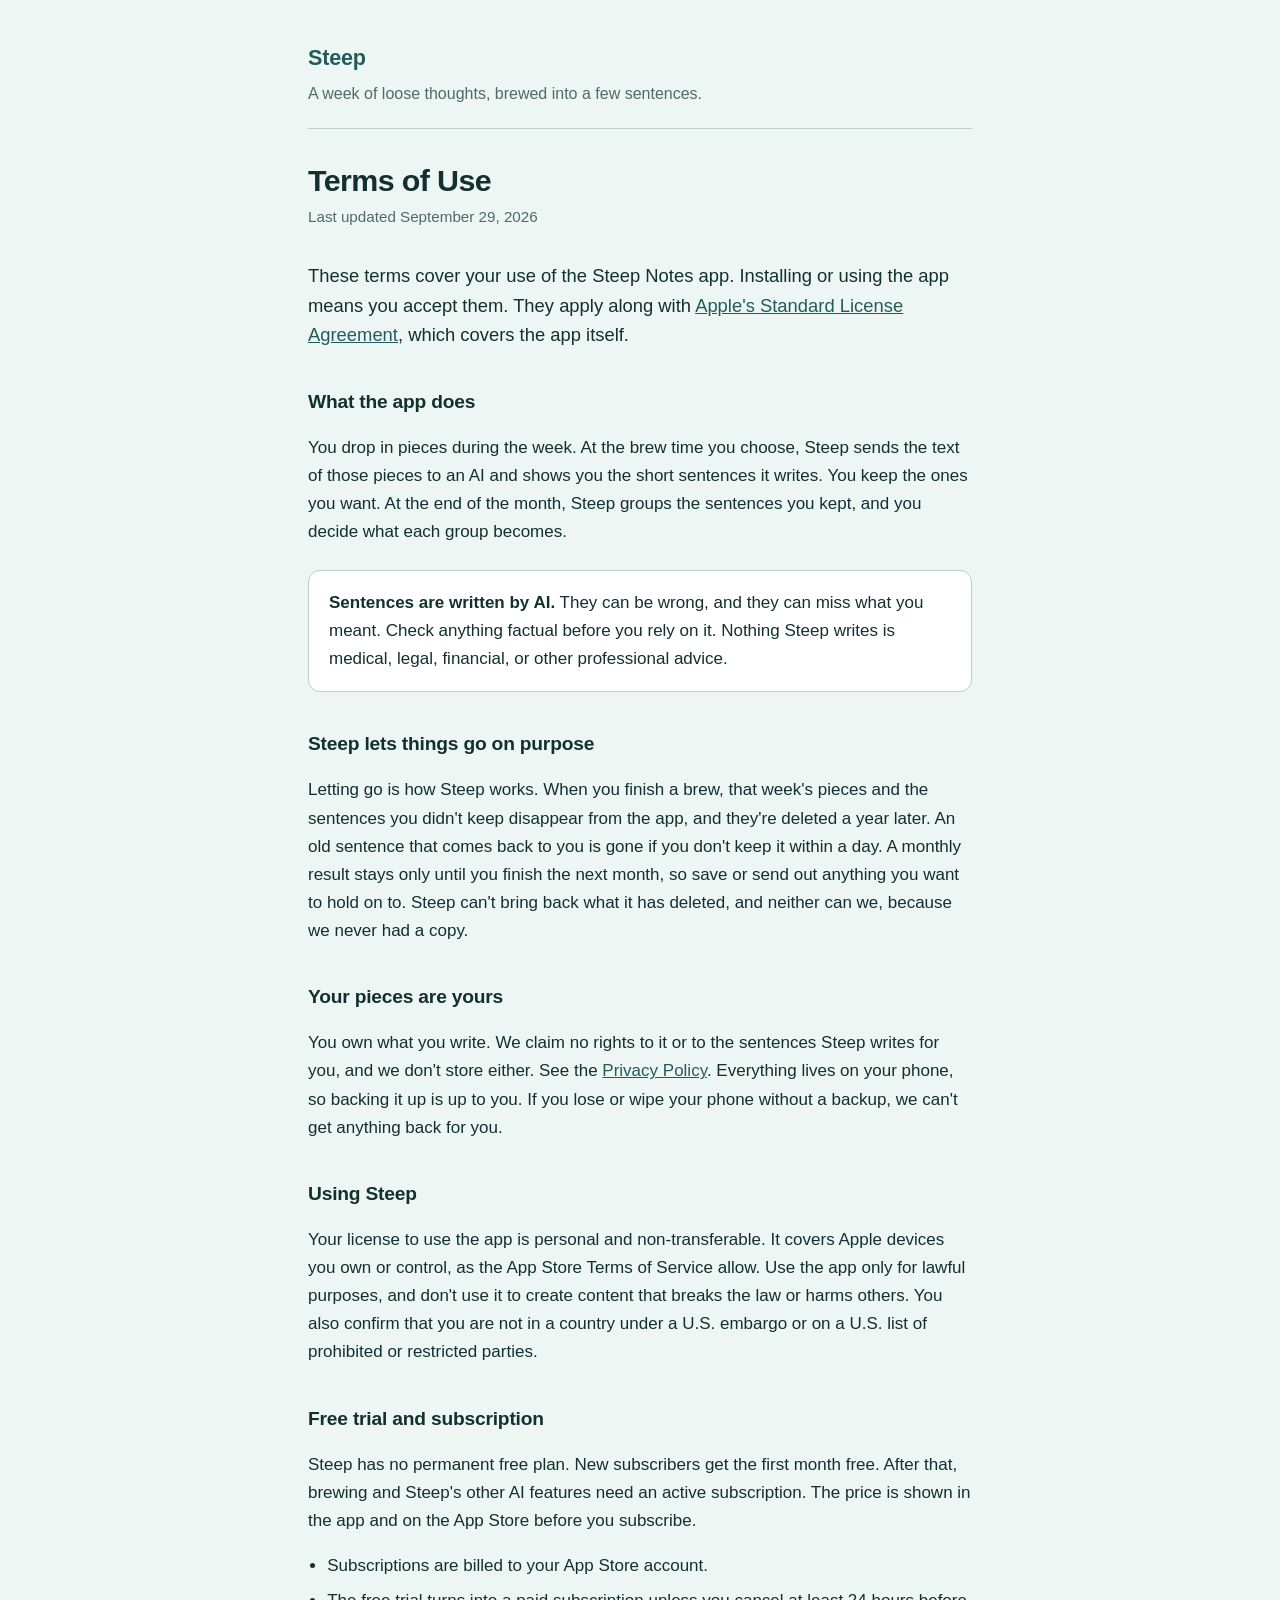
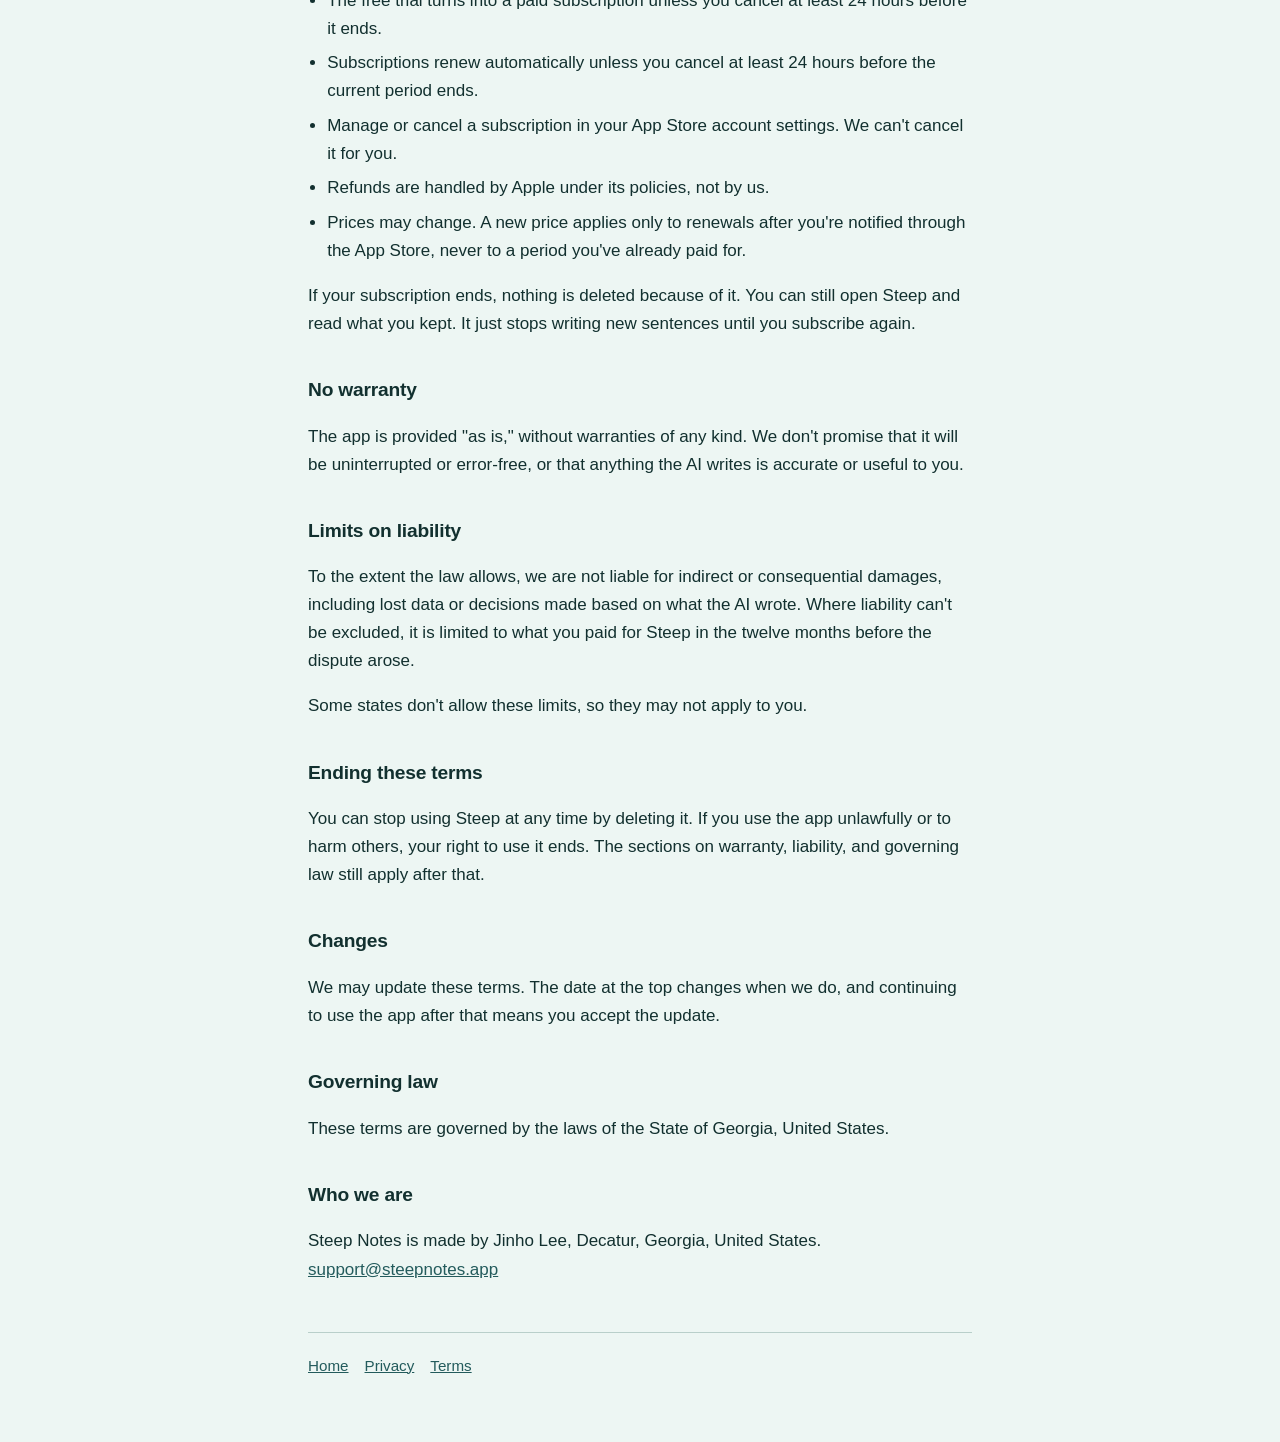
==== terms.html @ d5cd3963 "Deploy steepnotes.app from steepnotes/web" ====
<!doctype html>
<html lang="en">
  <head>
    <meta charset="utf-8" />
    <meta name="viewport" content="width=device-width, initial-scale=1" />
    <title>Terms of Use | Steep Notes</title>
    <link rel="stylesheet" href="./style.css" />
  </head>
  <body>
    <div class="wrap">
      <header>
        <a class="brand" href="./">Steep</a>
        <p class="tagline">A week of loose thoughts, brewed into a few sentences.</p>
      </header>

      <h1>Terms of Use</h1>
      <p class="updated">Last updated September 29, 2026</p>
      <p class="lead">
        These terms cover your use of the Steep Notes app. Installing or using the app means you accept
        them. They apply along with
        <a href="https://www.apple.com/legal/internet-services/itunes/dev/stdeula/" target="_blank" rel="noopener noreferrer">Apple's Standard License Agreement</a>,
        which covers the app itself.
      </p>

      <h2>What the app does</h2>
      <p>
        You drop in pieces during the week. At the brew time you choose, Steep sends the text of those
        pieces to an AI and shows you the short sentences it writes. You keep the ones you want. At the
        end of the month, Steep groups the sentences you kept, and you decide what each group becomes.
      </p>
      <div class="card">
        <p>
          <strong>Sentences are written by AI.</strong> They can be wrong, and they can miss what you
          meant. Check anything factual before you rely on it. Nothing Steep writes is medical, legal,
          financial, or other professional advice.
        </p>
      </div>

      <h2>Steep lets things go on purpose</h2>
      <p>
        Letting go is how Steep works. When you finish a brew, that week's pieces and the sentences you
        didn't keep disappear from the app, and they're deleted a year later. An old sentence that comes
        back to you is gone if you don't keep it within a day. A monthly result stays only until you finish
        the next month, so save or send out anything you want to hold on to. Steep can't bring back what
        it has deleted, and neither can we, because we never had a copy.
      </p>

      <h2>Your pieces are yours</h2>
      <p>
        You own what you write. We claim no rights to it or to the sentences Steep writes for you, and we
        don't store either. See the <a href="./privacy.html">Privacy Policy</a>. Everything lives on your
        phone, so backing it up is up to you. If you lose or wipe your phone without a backup, we can't get
        anything back for you.
      </p>

      <h2>Using Steep</h2>
      <p>
        Your license to use the app is personal and non-transferable. It covers Apple devices you own or
        control, as the App Store Terms of Service allow. Use the app only for lawful purposes, and don't
        use it to create content that breaks the law or harms others. You also confirm that you are not in
        a country under a U.S. embargo or on a U.S. list of prohibited or restricted parties.
      </p>

      <h2>Free trial and subscription</h2>
      <p>
        Steep has no permanent free plan. New subscribers get the first month free. After that, brewing
        and Steep's other AI features need an active subscription. The price is shown in the app and on
        the App Store before you subscribe.
      </p>
      <ul>
        <li>Subscriptions are billed to your App Store account.</li>
        <li>
          The free trial turns into a paid subscription unless you cancel at least 24 hours before it ends.
        </li>
        <li>
          Subscriptions renew automatically unless you cancel at least 24 hours before the current period
          ends.
        </li>
        <li>
          Manage or cancel a subscription in your App Store account settings. We can't cancel it for you.
        </li>
        <li>Refunds are handled by Apple under its policies, not by us.</li>
        <li>
          Prices may change. A new price applies only to renewals after you're notified through the App
          Store, never to a period you've already paid for.
        </li>
      </ul>
      <p>
        If your subscription ends, nothing is deleted because of it. You can still open Steep and read what
        you kept. It just stops writing new sentences until you subscribe again.
      </p>

      <h2>No warranty</h2>
      <p>
        The app is provided "as is," without warranties of any kind. We don't promise that it will be
        uninterrupted or error-free, or that anything the AI writes is accurate or useful to you.
      </p>

      <h2>Limits on liability</h2>
      <p>
        To the extent the law allows, we are not liable for indirect or consequential damages, including
        lost data or decisions made based on what the AI wrote. Where liability can't be excluded, it is
        limited to what you paid for Steep in the twelve months before the dispute arose.
      </p>
      <p>Some states don't allow these limits, so they may not apply to you.</p>

      <h2>Ending these terms</h2>
      <p>
        You can stop using Steep at any time by deleting it. If you use the app unlawfully or to harm
        others, your right to use it ends. The sections on warranty, liability, and governing law still
        apply after that.
      </p>

      <h2>Changes</h2>
      <p>
        We may update these terms. The date at the top changes when we do, and continuing to use the app
        after that means you accept the update.
      </p>

      <h2>Governing law</h2>
      <p>These terms are governed by the laws of the State of Georgia, United States.</p>

      <h2>Who we are</h2>
      <p>
        Steep Notes is made by Jinho Lee, Decatur, Georgia, United States.<br />
        <a href="mailto:support@steepnotes.app">support@steepnotes.app</a>
      </p>

      <footer>
        <a href="./">Home</a><a href="./privacy.html">Privacy</a><a href="./terms.html">Terms</a>
      </footer>
    </div>
  </body>
</html>
---- style.css ----
/* steepnotes.app: 정적 사이트 한 벌의 스타일.
   앱의 steep 스킨(src/design/skins/steep.ts)과 같은 계열(밝은 틸 바탕, 깊은 틸, 잉크)이지만 **사본이다**:
   웹은 스킨 계약의 소비자가 아니고, 여기 값을 바꿔도 앱은 안 바뀐다. 앱 스킨을 갈면 이 파일은 손으로 맞춘다. */

:root {
  --paper: #edf6f3;
  --surface: #ffffff;
  --ink: #12302f;
  --muted: #4e6b68;
  --line: #b9cfca;
  --accent: #235b5c;
}

@media (prefers-color-scheme: dark) {
  :root {
    --paper: #123a3b;
    --surface: #1b4a4b;
    --ink: #f3f9f7;
    --muted: #b4d3cc;
    --line: #3f7a78;
    --accent: #b4d3cc;
  }
}

* {
  box-sizing: border-box;
}

body {
  margin: 0;
  padding: 0;
  background: var(--paper);
  color: var(--ink);
  font: 17px/1.65 -apple-system, BlinkMacSystemFont, 'Segoe UI', Roboto, Helvetica, Arial, sans-serif;
  -webkit-text-size-adjust: 100%;
  word-break: keep-all;
}

.wrap {
  max-width: 44rem;
  margin: 0 auto;
  padding: 2.5rem 1.25rem 4rem;
}

header {
  border-bottom: 1px solid var(--line);
  padding-bottom: 1.25rem;
  margin-bottom: 2rem;
}

.brand {
  display: inline-block;
  font-size: 1.35rem;
  font-weight: 700;
  color: var(--accent);
  text-decoration: none;
  letter-spacing: -0.01em;
}

.tagline {
  margin: 0.35rem 0 0;
  color: var(--muted);
  font-size: 1rem;
}

h1 {
  font-size: 1.9rem;
  line-height: 1.25;
  letter-spacing: -0.02em;
  margin: 0 0 0.35rem;
  text-wrap: balance;
}

h2 {
  font-size: 1.2rem;
  margin: 2.25rem 0 0.6rem;
  letter-spacing: -0.01em;
}

.updated {
  color: var(--muted);
  font-size: 0.95rem;
  margin: 0 0 2rem;
}

ul {
  padding-left: 1.2rem;
}

li {
  margin-bottom: 0.4rem;
}

a {
  color: var(--accent);
}

strong {
  font-weight: 650;
}

.lead {
  font-size: 1.15rem;
  line-height: 1.6;
}

.card {
  background: var(--surface);
  border: 1px solid var(--line);
  border-radius: 12px;
  padding: 1.1rem 1.25rem;
  margin: 1.5rem 0;
}

.card p:first-child {
  margin-top: 0;
}

.card p:last-child {
  margin-bottom: 0;
}

footer {
  border-top: 1px solid var(--line);
  margin-top: 3rem;
  padding-top: 1.25rem;
  color: var(--muted);
  font-size: 0.95rem;
}

footer a {
  margin-right: 1rem;
  white-space: nowrap;
}

.fineprint {
  margin-top: 2.5rem;
  color: var(--muted);
  font-size: 0.9rem;
  line-height: 1.55;
}
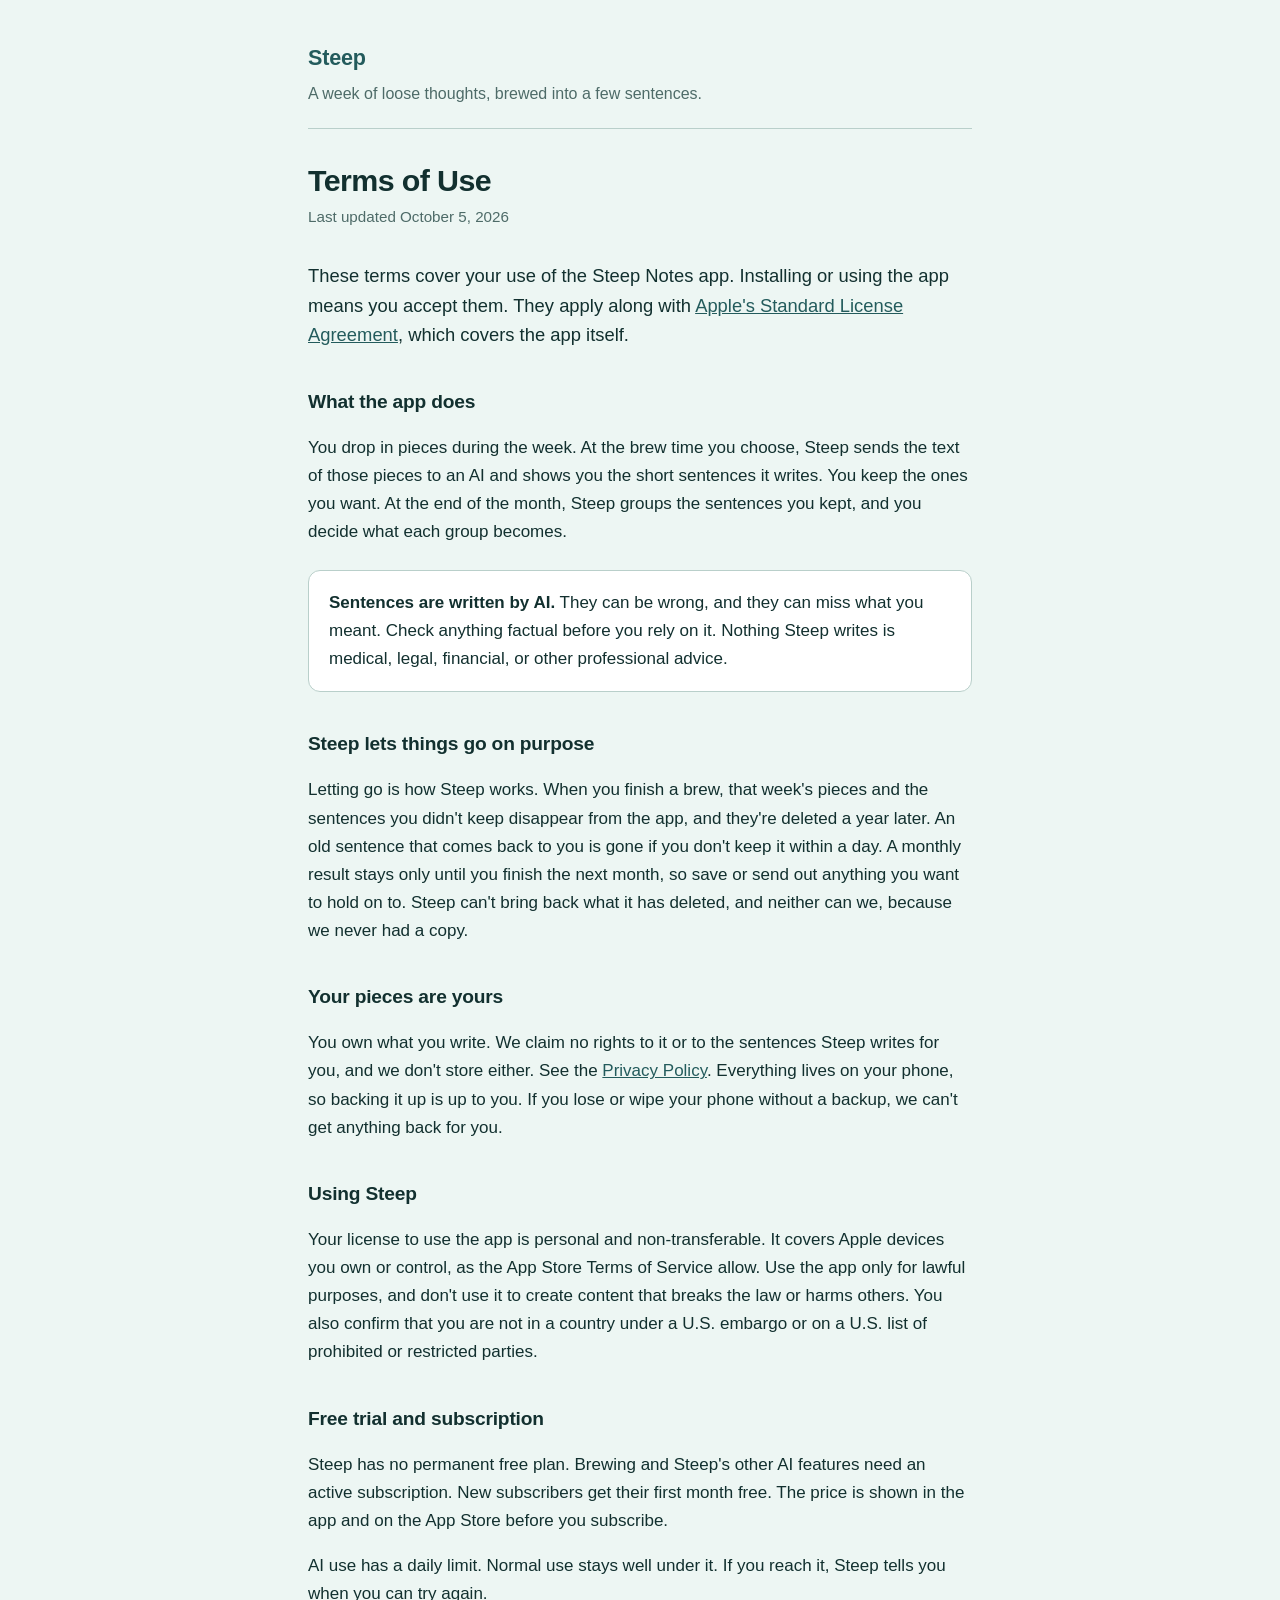
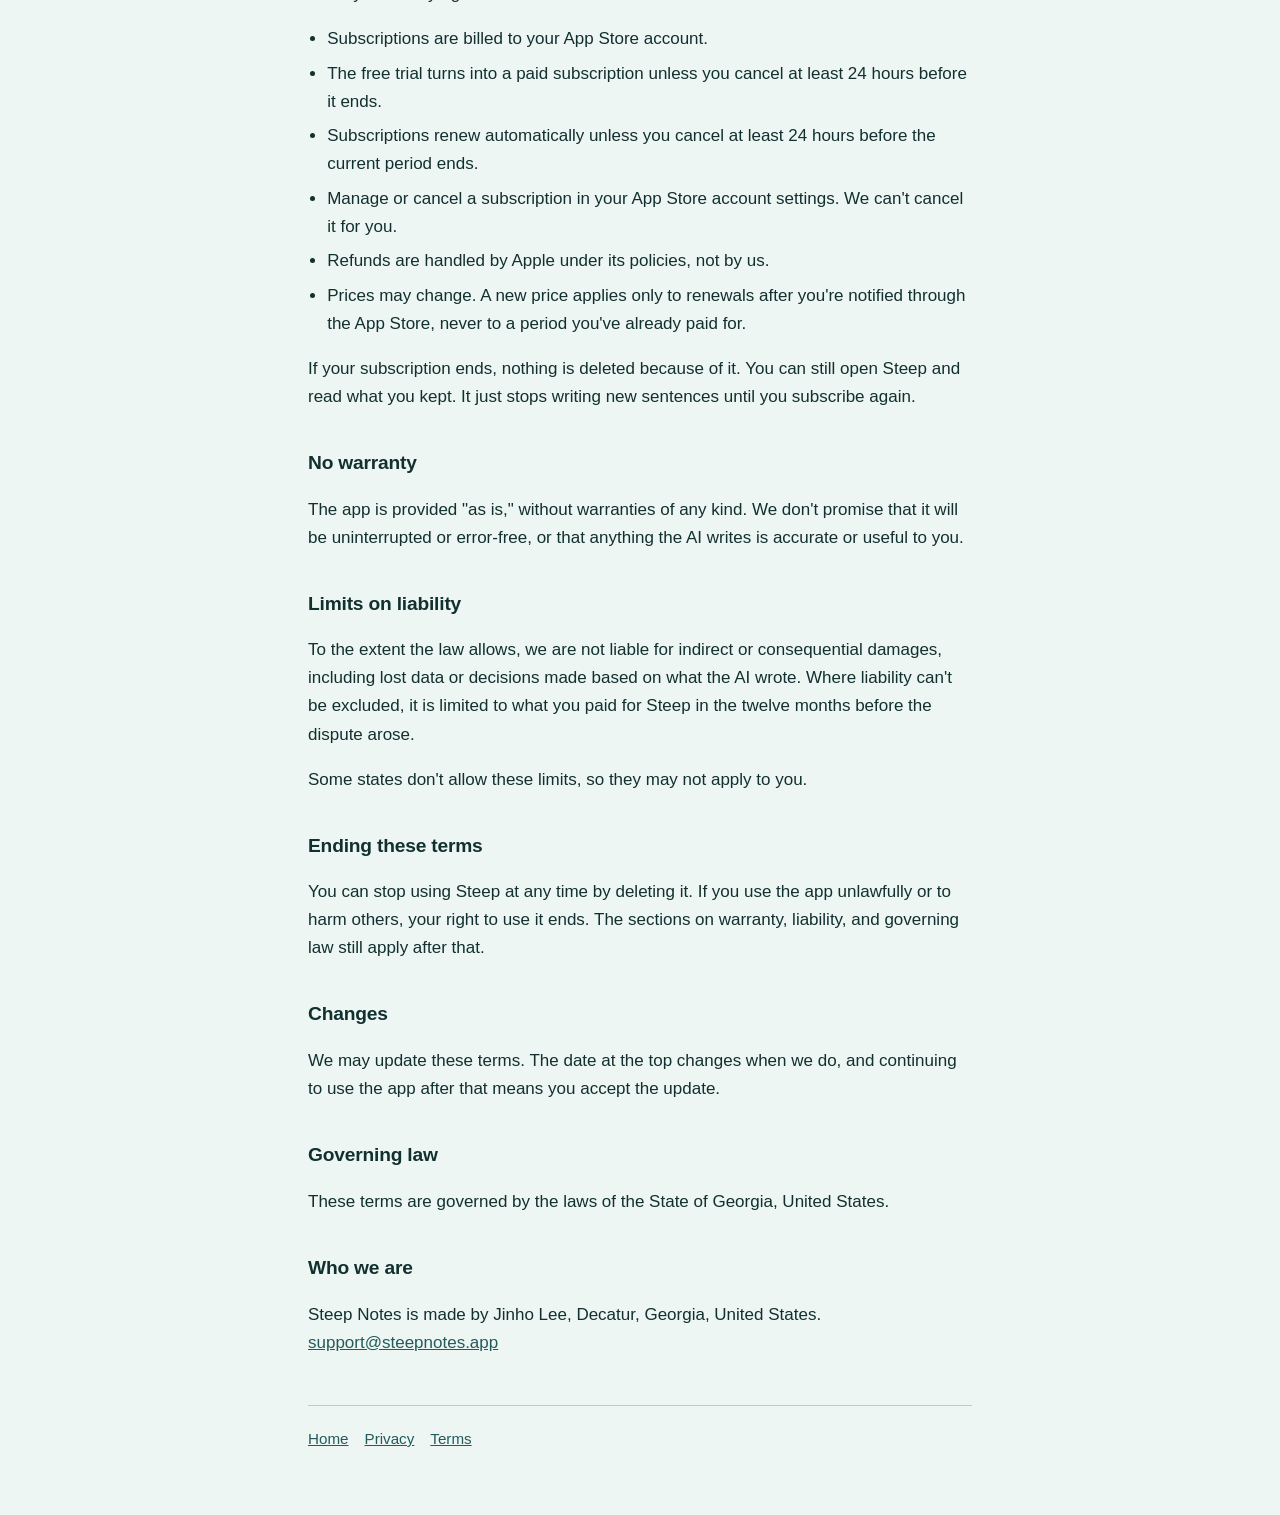
==== commit 09647001: "Deploy steepnotes.app from steepnotes/web" ====
--- a/terms.html
+++ b/terms.html
@@ -14,7 +14,7 @@
       </header>
 
       <h1>Terms of Use</h1>
-      <p class="updated">Last updated September 29, 2026</p>
+      <p class="updated">Last updated October 5, 2026</p>
       <p class="lead">
         These terms cover your use of the Steep Notes app. Installing or using the app means you accept
         them. They apply along with
@@ -63,9 +63,13 @@
 
       <h2>Free trial and subscription</h2>
       <p>
-        Steep has no permanent free plan. New subscribers get the first month free. After that, brewing
-        and Steep's other AI features need an active subscription. The price is shown in the app and on
+        Steep has no permanent free plan. Brewing and Steep's other AI features need an active
+        subscription. New subscribers get their first month free. The price is shown in the app and on
         the App Store before you subscribe.
+      </p>
+      <p>
+        AI use has a daily limit. Normal use stays well under it. If you reach it, Steep tells you when
+        you can try again.
       </p>
       <ul>
         <li>Subscriptions are billed to your App Store account.</li>
